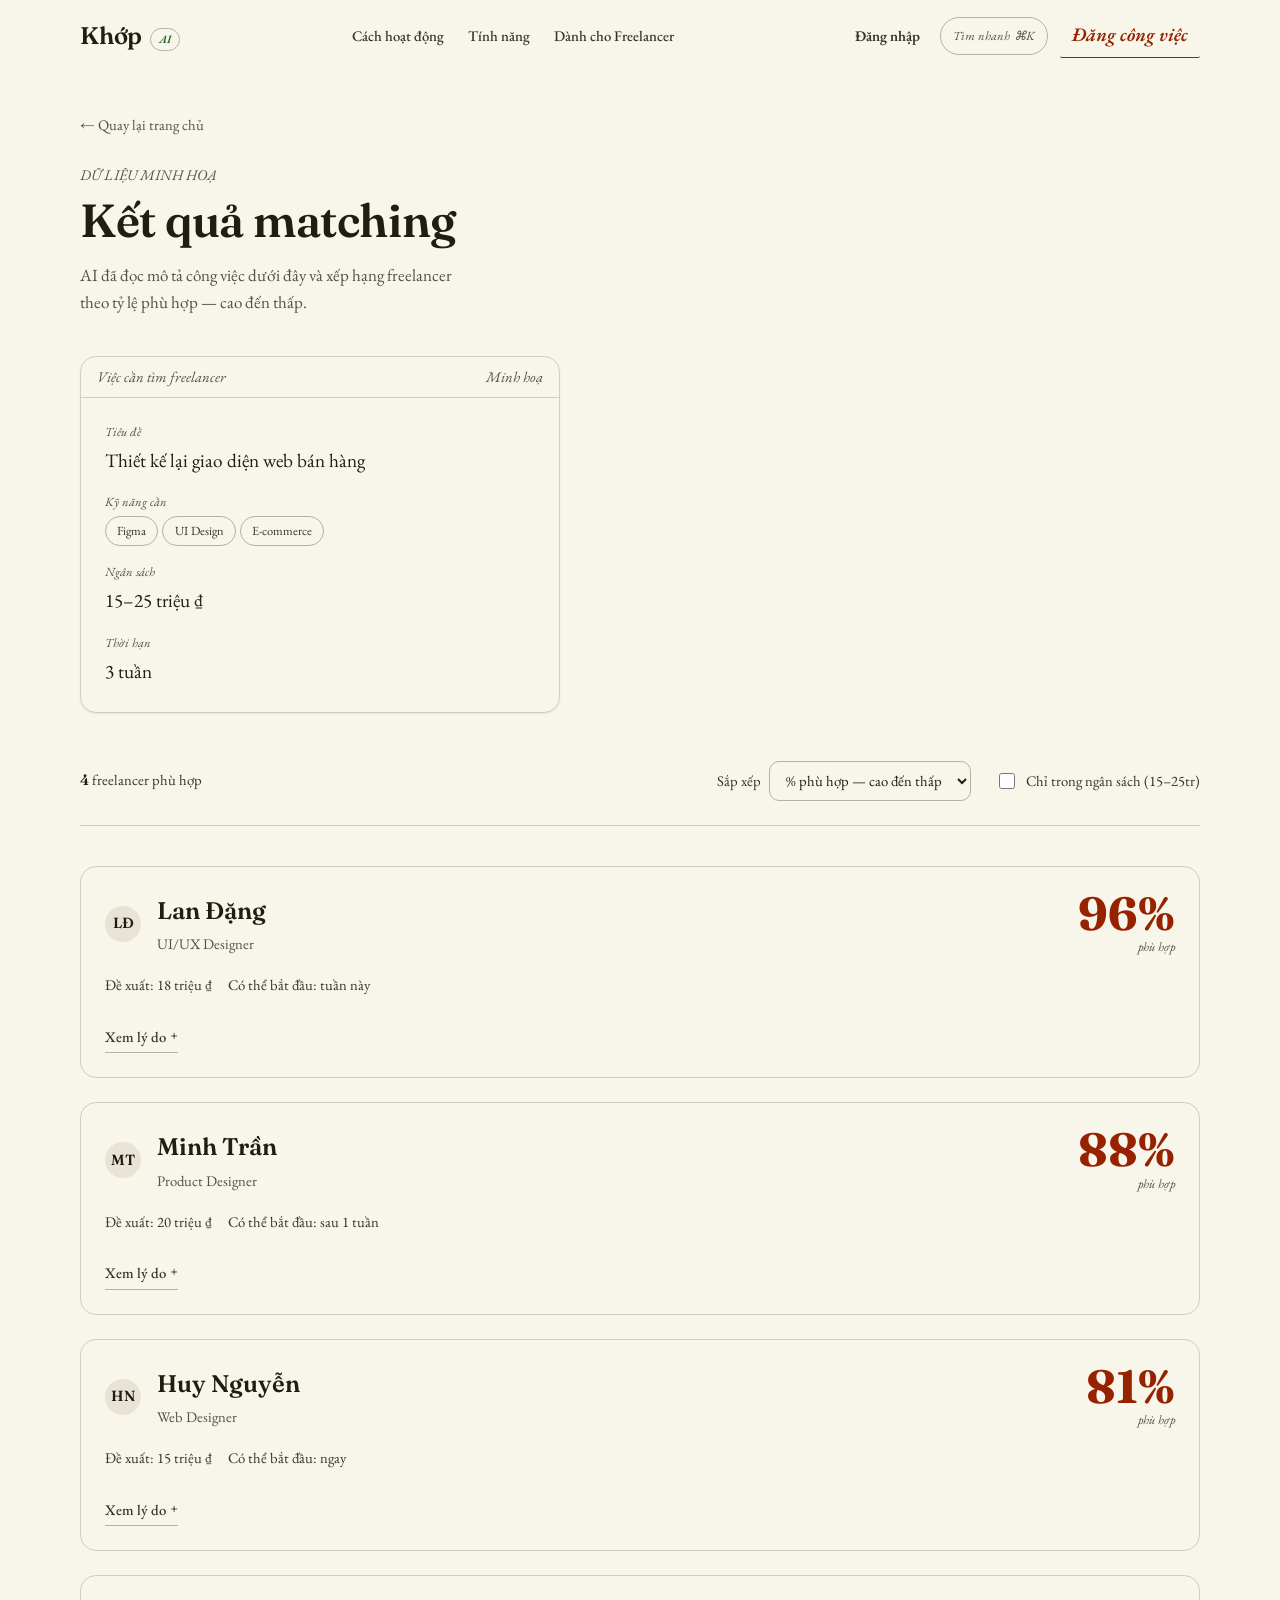
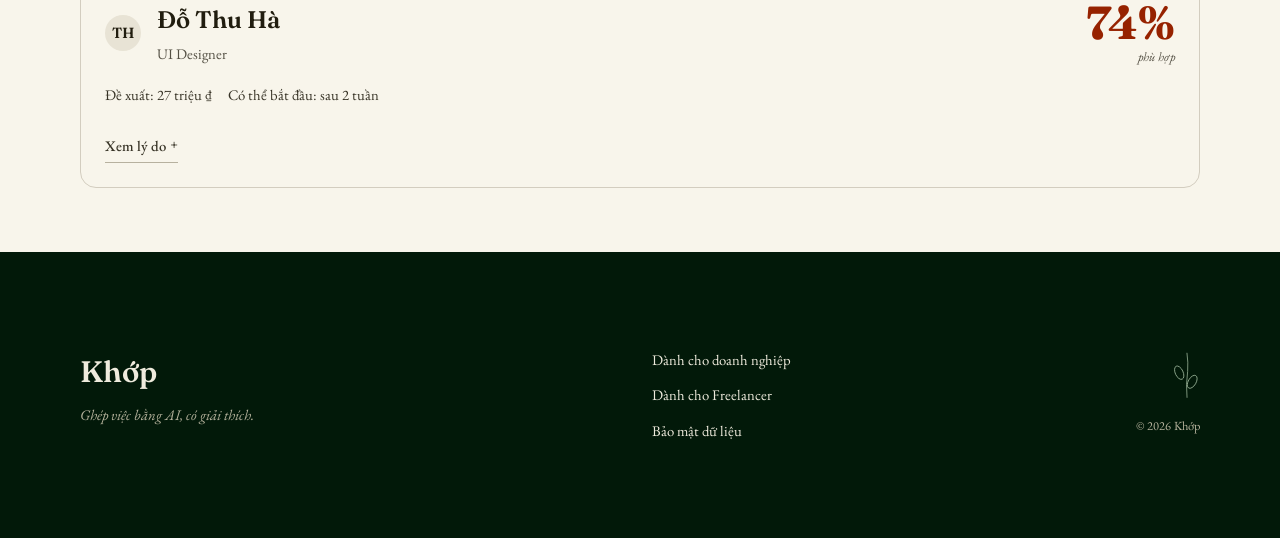
==== ket-qua.html @ 34e83517 "update UI" ====
<!doctype html>
<!-- Hallmark · additional page, same design system as index.html (Garden theme, Workbench macrostructure)
   · genre: editorial · theme: Garden · nav: N1b shape (cross-page hrefs) · footer: Ft1 shape (dark botanical band)
   · new components: results toolbar (sort/filter), result-card, reused .panel/.explain-list for reasoning
   · pre-emit critique: P5 H4 E5 S4 R5 V4 -->
<html lang="vi">
<head>
<meta charset="UTF-8" />
<meta name="viewport" content="width=device-width, initial-scale=1, viewport-fit=cover" />
<title>Kết quả matching — Khớp</title>
<meta name="description" content="Danh sách freelancer được AI xếp hạng theo tỷ lệ phù hợp cho một công việc — kèm giải thích lý do ghép nối theo từng tiêu chí. Dữ liệu minh hoạ." />
<link rel="preconnect" href="https://fonts.googleapis.com" />
<link rel="preconnect" href="https://fonts.gstatic.com" crossorigin />
<link href="https://fonts.googleapis.com/css2?family=Fraunces:opsz,wght@9..144,500;9..144,600;9..144,700&family=EB+Garamond:ital,wght@0,400;0,500;0,600;1,400;1,500;1,600&display=swap" rel="stylesheet" />
<link rel="stylesheet" href="tokens.css" />
<link rel="stylesheet" href="styles.css" />
</head>
<body>

<a class="skip-link" href="#main">Bỏ qua đến nội dung chính</a>

<header class="nav" id="nav">
  <div class="nav__inner">
    <a class="nav__brand" href="index.html">Khớp <span class="chip">AI</span></a>

    <nav class="nav__center" aria-label="Điều hướng chính">
      <a class="nav__link" href="index.html#how">Cách hoạt động</a>
      <a class="nav__link" href="index.html#features">Tính năng</a>
      <a class="nav__link" href="index.html#freelancer">Dành cho Freelancer</a>
    </nav>

    <div class="nav__right">
      <a class="nav__signin" href="index.html#signin">Đăng nhập</a>
      <button class="cmdk-trigger" id="cmdkTrigger" aria-haspopup="dialog" aria-controls="cmdk">
        <span>Tìm nhanh</span><kbd>⌘K</kbd>
      </button>
      <a class="btn btn--primary" href="index.html#dang-cong-viec">Đăng công việc</a>
      <button class="nav__burger" id="burgerBtn" aria-expanded="false" aria-controls="mobilePanel" aria-label="Mở menu">
        <svg viewBox="0 0 24 24" fill="none" stroke="currentColor" stroke-width="2" aria-hidden="true"><path d="M3 6h18M3 12h18M3 18h18"/></svg>
      </button>
    </div>
  </div>

  <div class="nav__mobile-panel" id="mobilePanel">
    <a href="index.html#how">Cách hoạt động</a>
    <a href="index.html#features">Tính năng</a>
    <a href="index.html#freelancer">Dành cho Freelancer</a>
    <a href="index.html#signin">Đăng nhập</a>
    <a class="btn btn--primary" href="index.html#dang-cong-viec">Đăng công việc</a>
  </div>
</header>

<dialog class="cmdk" id="cmdk" aria-label="Tìm nhanh">
  <div class="cmdk__input-row">
    <svg viewBox="0 0 24 24" fill="none" stroke="currentColor" stroke-width="2" aria-hidden="true"><circle cx="11" cy="11" r="7"/><path d="m21 21-4.3-4.3"/></svg>
    <input class="cmdk__input" id="cmdkInput" type="text" placeholder="Đi tới phần, hoặc thực hiện một hành động…" autocomplete="off" />
  </div>
  <ul class="cmdk__list" id="cmdkList" role="listbox"></ul>
</dialog>

<main id="main">

  <!-- ===================== Job summary ===================== -->
  <section class="container page-head" id="job-summary">
    <a class="link-back" href="index.html">← Quay lại trang chủ</a>

    <span class="mono-tag">DỮ LIỆU MINH HOẠ</span>
    <h1>Kết quả matching</h1>
    <p>AI đã đọc mô tả công việc dưới đây và xếp hạng freelancer theo tỷ lệ phù hợp — cao đến thấp.</p>

    <div class="panel job-summary-panel">
      <div class="panel__frame"><span>Việc cần tìm freelancer</span><span>Minh hoạ</span></div>
      <div class="panel__body jobform">
        <div class="jobform__field"><span class="k">Tiêu đề</span><span class="v">Thiết kế lại giao diện web bán hàng</span></div>
        <div class="jobform__field"><span class="k">Kỹ năng cần</span><div class="tag-row"><span class="tag">Figma</span><span class="tag">UI Design</span><span class="tag">E-commerce</span></div></div>
        <div class="jobform__field"><span class="k">Ngân sách</span><span class="v">15–25 triệu ₫</span></div>
        <div class="jobform__field"><span class="k">Thời hạn</span><span class="v">3 tuần</span></div>
      </div>
    </div>
  </section>

  <!-- ===================== Results ===================== -->
  <section class="container results" id="results">
    <div class="results__toolbar">
      <p class="results__count"><strong>4</strong> freelancer phù hợp</p>
      <div class="results__controls">
        <label class="select-field">
          <span>Sắp xếp</span>
          <select id="sortSelect">
            <option value="match-desc">% phù hợp — cao đến thấp</option>
            <option value="budget-asc">Ngân sách — thấp đến cao</option>
            <option value="budget-desc">Ngân sách — cao đến thấp</option>
          </select>
        </label>
        <label class="checkbox-field">
          <input type="checkbox" id="budgetFilter" />
          <span>Chỉ trong ngân sách (15–25tr)</span>
        </label>
      </div>
    </div>

    <div class="results__list" id="resultsList">

      <article class="result-card" data-match="96" data-budget="18">
        <header class="result-card__head">
          <span class="avatar">LĐ</span>
          <div class="result-card__who">
            <span class="result-card__name">Lan Đặng</span>
            <span class="result-card__role">UI/UX Designer</span>
          </div>
          <div class="result-card__score">
            <span class="result-card__pct">96%</span>
            <span class="result-card__pct-label">phù hợp</span>
          </div>
        </header>
        <div class="result-card__meta">
          <span>Đề xuất: 18 triệu ₫</span>
          <span>Có thể bắt đầu: tuần này</span>
        </div>
        <details class="result-card__reason">
          <summary class="result-card__toggle"><span>Xem lý do</span><span class="result-card__chevron" aria-hidden="true">+</span></summary>
          <div class="panel result-card__panel">
            <div class="panel__frame"><span>Vì sao Lan Đặng khớp 96%</span><span>Minh hoạ</span></div>
            <div class="panel__body explain-list">
              <div class="explain-item"><span class="mark mark--ok">✓</span><span class="t"><strong>Kỹ năng Figma</strong> — 5 năm kinh nghiệm, 12 dự án e-commerce đã hoàn thành.</span></div>
              <div class="explain-item"><span class="mark mark--ok">✓</span><span class="t"><strong>Kinh nghiệm phù hợp</strong> — vượt mức tối thiểu 3 năm mà công việc yêu cầu.</span></div>
              <div class="explain-item"><span class="mark mark--ok">✓</span><span class="t"><strong>Ngân sách phù hợp</strong> — mức đề xuất nằm trong khoảng 15–25 triệu.</span></div>
              <div class="explain-item"><span class="mark mark--warn">△</span><span class="t"><strong>Múi giờ lệch 3 giờ</strong> — vẫn chồng lấp 4 giờ làm việc mỗi ngày.</span></div>
            </div>
          </div>
        </details>
      </article>

      <article class="result-card" data-match="88" data-budget="20">
        <header class="result-card__head">
          <span class="avatar">MT</span>
          <div class="result-card__who">
            <span class="result-card__name">Minh Trần</span>
            <span class="result-card__role">Product Designer</span>
          </div>
          <div class="result-card__score">
            <span class="result-card__pct">88%</span>
            <span class="result-card__pct-label">phù hợp</span>
          </div>
        </header>
        <div class="result-card__meta">
          <span>Đề xuất: 20 triệu ₫</span>
          <span>Có thể bắt đầu: sau 1 tuần</span>
        </div>
        <details class="result-card__reason">
          <summary class="result-card__toggle"><span>Xem lý do</span><span class="result-card__chevron" aria-hidden="true">+</span></summary>
          <div class="panel result-card__panel">
            <div class="panel__frame"><span>Vì sao Minh Trần khớp 88%</span><span>Minh hoạ</span></div>
            <div class="panel__body explain-list">
              <div class="explain-item"><span class="mark mark--ok">✓</span><span class="t"><strong>Kỹ năng Figma &amp; UI Design</strong> — 5 dự án thương mại điện tử đã hoàn thành.</span></div>
              <div class="explain-item"><span class="mark mark--ok">✓</span><span class="t"><strong>Kinh nghiệm đạt yêu cầu</strong> — 3 năm, đúng mức tối thiểu công việc đề ra.</span></div>
              <div class="explain-item"><span class="mark mark--ok">✓</span><span class="t"><strong>Ngân sách phù hợp</strong> — đề xuất 20 triệu, vẫn trong khoảng 15–25 triệu.</span></div>
              <div class="explain-item"><span class="mark mark--warn">△</span><span class="t"><strong>Bắt đầu sau 1 tuần</strong> — trễ hơn so với các freelancer khác trong danh sách.</span></div>
            </div>
          </div>
        </details>
      </article>

      <article class="result-card" data-match="81" data-budget="15">
        <header class="result-card__head">
          <span class="avatar">HN</span>
          <div class="result-card__who">
            <span class="result-card__name">Huy Nguyễn</span>
            <span class="result-card__role">Web Designer</span>
          </div>
          <div class="result-card__score">
            <span class="result-card__pct">81%</span>
            <span class="result-card__pct-label">phù hợp</span>
          </div>
        </header>
        <div class="result-card__meta">
          <span>Đề xuất: 15 triệu ₫</span>
          <span>Có thể bắt đầu: ngay</span>
        </div>
        <details class="result-card__reason">
          <summary class="result-card__toggle"><span>Xem lý do</span><span class="result-card__chevron" aria-hidden="true">+</span></summary>
          <div class="panel result-card__panel">
            <div class="panel__frame"><span>Vì sao Huy Nguyễn khớp 81%</span><span>Minh hoạ</span></div>
            <div class="panel__body explain-list">
              <div class="explain-item"><span class="mark mark--warn">△</span><span class="t"><strong>Kỹ năng Figma cơ bản</strong> — mới có 2 dự án e-commerce, ít hơn các ứng viên khác.</span></div>
              <div class="explain-item"><span class="mark mark--warn">△</span><span class="t"><strong>Kinh nghiệm 2 năm</strong> — dưới mức tối thiểu 3 năm mà công việc yêu cầu.</span></div>
              <div class="explain-item"><span class="mark mark--ok">✓</span><span class="t"><strong>Ngân sách rất phù hợp</strong> — đề xuất 15 triệu, mức thấp nhất trong khoảng cho phép.</span></div>
              <div class="explain-item"><span class="mark mark--ok">✓</span><span class="t"><strong>Có thể bắt đầu ngay</strong> — lịch trống khớp hoàn toàn với thời hạn 3 tuần.</span></div>
            </div>
          </div>
        </details>
      </article>

      <article class="result-card" data-match="74" data-budget="27">
        <header class="result-card__head">
          <span class="avatar">TH</span>
          <div class="result-card__who">
            <span class="result-card__name">Đỗ Thu Hà</span>
            <span class="result-card__role">UI Designer</span>
          </div>
          <div class="result-card__score">
            <span class="result-card__pct">74%</span>
            <span class="result-card__pct-label">phù hợp</span>
          </div>
        </header>
        <div class="result-card__meta">
          <span>Đề xuất: 27 triệu ₫</span>
          <span>Có thể bắt đầu: sau 2 tuần</span>
        </div>
        <details class="result-card__reason">
          <summary class="result-card__toggle"><span>Xem lý do</span><span class="result-card__chevron" aria-hidden="true">+</span></summary>
          <div class="panel result-card__panel">
            <div class="panel__frame"><span>Vì sao Đỗ Thu Hà khớp 74%</span><span>Minh hoạ</span></div>
            <div class="panel__body explain-list">
              <div class="explain-item"><span class="mark mark--warn">△</span><span class="t"><strong>Chưa có dự án e-commerce</strong> — kỹ năng UI tốt nhưng chưa từng làm web bán hàng.</span></div>
              <div class="explain-item"><span class="mark mark--ok">✓</span><span class="t"><strong>4 năm kinh nghiệm</strong> — vượt mức tối thiểu công việc yêu cầu.</span></div>
              <div class="explain-item"><span class="mark mark--warn">△</span><span class="t"><strong>Ngân sách vượt khoảng</strong> — đề xuất 27 triệu, cao hơn mức 15–25 triệu.</span></div>
              <div class="explain-item"><span class="mark mark--ok">✓</span><span class="t"><strong>Bắt đầu sau 2 tuần</strong> — vẫn kịp thời hạn 3 tuần của công việc.</span></div>
            </div>
          </div>
        </details>
      </article>

    </div>
  </section>

</main>

<footer class="foot-band">
  <div class="container">
    <div class="foot-mast">
      <div class="foot-mast__brand">
        <span class="wordmark">Khớp</span>
        <span class="tagline">Ghép việc bằng AI, có giải thích.</span>
      </div>

      <nav class="foot-mast__links" aria-label="Liên kết footer">
        <a href="index.html#audience">Dành cho doanh nghiệp</a>
        <a href="index.html#freelancer">Dành cho Freelancer</a>
        <a href="index.html#privacy">Bảo mật dữ liệu</a>
      </nav>

      <div class="foot-mast__meta">
        <svg class="foot-mast__sprig" viewBox="0 0 40 80" aria-hidden="true">
          <path class="foot-mast__stem" d="M 20 76 Q 18 56 21 36 Q 22 22 20 8" />
          <g transform="translate(8 38) rotate(-25)"><ellipse class="foot-mast__leaf" cx="0" cy="0" rx="6" ry="11" /></g>
          <g transform="translate(28 52) rotate(30)"><ellipse class="foot-mast__leaf" cx="0" cy="0" rx="6" ry="11" /></g>
        </svg>
        <span class="copyright">© 2026 Khớp</span>
      </div>
    </div>
  </div>
</footer>

<script>
(function () {
  "use strict";

  var reduced = window.matchMedia("(prefers-reduced-motion: reduce)").matches;

  /* Sticky nav frost-on-scroll */
  var nav = document.getElementById("nav");
  var onScroll = function () {
    nav.classList.toggle("is-scrolled", window.scrollY > 8);
  };
  document.addEventListener("scroll", onScroll, { passive: true });
  onScroll();

  /* Mobile nav disclosure */
  var burger = document.getElementById("burgerBtn");
  var panel = document.getElementById("mobilePanel");
  burger.addEventListener("click", function () {
    var open = panel.getAttribute("data-open") === "true";
    panel.setAttribute("data-open", String(!open));
    burger.setAttribute("aria-expanded", String(!open));
  });

  /* Command palette */
  var cmdk = document.getElementById("cmdk");
  var cmdkTrigger = document.getElementById("cmdkTrigger");
  var cmdkInput = document.getElementById("cmdkInput");
  var cmdkList = document.getElementById("cmdkList");

  var commands = [
    { label: "Tóm tắt công việc", hint: "Phần", href: "#job-summary" },
    { label: "Danh sách freelancer", hint: "Phần", href: "#results" },
    { label: "Trang chủ", hint: "Điều hướng", href: "index.html" },
    { label: "Cách hoạt động", hint: "Điều hướng", href: "index.html#how" },
    { label: "Đăng công việc", hint: "Hành động", href: "index.html#dang-cong-viec" }
  ];

  var activeIndex = 0;

  function renderList(filter) {
    var q = (filter || "").trim().toLowerCase();
    var matches = commands.filter(function (c) { return c.label.toLowerCase().indexOf(q) !== -1; });
    cmdkList.innerHTML = "";
    if (matches.length === 0) {
      cmdkList.innerHTML = '<li class="cmdk__empty">Không tìm thấy mục nào.</li>';
      return;
    }
    activeIndex = 0;
    matches.forEach(function (c, i) {
      var li = document.createElement("li");
      li.setAttribute("role", "option");
      var btn = document.createElement("button");
      btn.type = "button";
      btn.className = "cmdk__item";
      btn.setAttribute("data-active", i === 0 ? "true" : "false");
      btn.innerHTML = "<span>" + c.label + "</span><span class=\"mono-tag\">" + c.hint + "</span>";
      btn.addEventListener("click", function () { go(c.href); });
      li.appendChild(btn);
      cmdkList.appendChild(li);
    });
  }

  function go(href) {
    cmdk.close();
    if (href.charAt(0) === "#") {
      var el = document.querySelector(href);
      if (el) el.scrollIntoView({ behavior: reduced ? "auto" : "smooth", block: "start" });
    } else {
      window.location.href = href;
    }
  }

  function openCmdk() {
    renderList("");
    cmdk.showModal();
    cmdkInput.value = "";
    cmdkInput.focus();
  }

  cmdkTrigger.addEventListener("click", openCmdk);
  document.addEventListener("keydown", function (e) {
    if ((e.metaKey || e.ctrlKey) && e.key.toLowerCase() === "k") {
      e.preventDefault();
      if (cmdk.open) { cmdk.close(); } else { openCmdk(); }
    }
  });
  cmdk.addEventListener("click", function (e) {
    if (e.target === cmdk) cmdk.close();
  });
  cmdkInput.addEventListener("input", function () { renderList(cmdkInput.value); });
  cmdkInput.addEventListener("keydown", function (e) {
    var items = cmdkList.querySelectorAll(".cmdk__item");
    if (items.length === 0) return;
    if (e.key === "ArrowDown" || e.key === "ArrowUp") {
      e.preventDefault();
      items[activeIndex].setAttribute("data-active", "false");
      activeIndex = e.key === "ArrowDown"
        ? (activeIndex + 1) % items.length
        : (activeIndex - 1 + items.length) % items.length;
      items[activeIndex].setAttribute("data-active", "true");
      items[activeIndex].scrollIntoView({ block: "nearest" });
    } else if (e.key === "Enter") {
      e.preventDefault();
      items[activeIndex].click();
    }
  });

  /* Results — sort + filter (front-end only, static data) */
  var list = document.getElementById("resultsList");
  var sortSelect = document.getElementById("sortSelect");
  var budgetFilter = document.getElementById("budgetFilter");

  function applySort() {
    var cards = Array.prototype.slice.call(list.children);
    var mode = sortSelect.value;
    cards.sort(function (a, b) {
      var am = parseFloat(a.dataset.match), bm = parseFloat(b.dataset.match);
      var ab = parseFloat(a.dataset.budget), bb = parseFloat(b.dataset.budget);
      if (mode === "budget-asc") return ab - bb;
      if (mode === "budget-desc") return bb - ab;
      return bm - am;
    });
    cards.forEach(function (card) { list.appendChild(card); });
  }

  function applyFilter() {
    var cards = list.children;
    for (var i = 0; i < cards.length; i++) {
      var b = parseFloat(cards[i].dataset.budget);
      cards[i].hidden = budgetFilter.checked && (b < 15 || b > 25);
    }
  }

  sortSelect.addEventListener("change", applySort);
  budgetFilter.addEventListener("change", applyFilter);
})();
</script>

</body>
</html>
---- tokens.css ----
/* Hallmark tokens · theme: Garden · genre: editorial
 * paper-band: warm-light · display-style: serif-editorial · accent-hue: leaf-green (145)
 */

:root {
  /* — Color: paper / ink — */
  --color-paper:      oklch(97%   0.014 92);
  --color-paper-2:    oklch(94.5% 0.017 90);
  --color-paper-3:    oklch(91.5% 0.019 88);
  --color-rule:       oklch(85%   0.020 90);
  --color-rule-2:     oklch(76%   0.026 90);
  --color-ink:        oklch(23%   0.025 95);
  --color-ink-2:      oklch(32%   0.022 92);
  --color-neutral:    oklch(50%   0.020 92);
  --color-muted:      oklch(43%   0.020 90);

  /* — Color: deep botanical surface (the one dark band) — */
  --color-graphite:   oklch(19%   0.045 152);
  --color-graphite-2: oklch(24%   0.050 152);
  --color-graphite-rule: oklch(34% 0.055 152);
  --color-on-graphite: oklch(94%  0.020 95);
  --color-on-graphite-muted: oklch(76% 0.030 100);

  /* — Color: accent (leaf green) — */
  --color-accent:      oklch(46% 0.13 145);
  --color-accent-ink:  oklch(98% 0.012 100);
  --color-accent-soft: oklch(90% 0.05 140);
  --color-focus:       oklch(46% 0.13 145);
  --color-warn:        oklch(55% 0.12 75);
  --color-warn-soft:   oklch(90% 0.04 80);
  --color-error:       oklch(52% 0.16 30);
  --color-accent-hover: oklch(38% 0.13 145);
  --color-backdrop:    oklch(19% 0.045 152 / 0.5);

  /* — Color: secondary warm accent (terracotta) — match-result numbers + primary CTA only — */
  --color-accent-2:      oklch(44% 0.16 40);
  --color-accent-2-hover: oklch(35% 0.16 40);
  --color-accent-2-soft:  oklch(78% 0.12 42);

  /* — Fonts — */
  --font-display: "Fraunces", ui-serif, Georgia, serif;
  --font-body:    "EB Garamond", ui-serif, Georgia, serif;
  --font-mono:    "JetBrains Mono", ui-monospace, monospace; /* defined for completeness; Garden's voice does not use it */

  /* — Type scale (1.25 major third, bumped a touch for Garamond's small x-height) — */
  --text-xs:   0.78rem;
  --text-sm:   0.92rem;
  --text-base: 1.0625rem;
  --text-md:   1.2rem;
  --text-lg:   1.5rem;
  --text-xl:   1.85rem;
  --text-2xl:  2.3rem;
  --text-3xl:  2.9rem;
  --text-4xl:  3.6rem;
  --text-display:   clamp(2.75rem, 4.4vw + 1rem, 5.25rem);
  --text-display-s: clamp(2.1rem, 3vw + 1rem, 3.4rem);

  /* — Spacing (4pt scale) — */
  --space-3xs: 0.125rem;
  --space-2xs: 0.25rem;
  --space-xs:  0.5rem;
  --space-sm:  0.75rem;
  --space-md:  1rem;
  --space-lg:  1.5rem;
  --space-xl:  2.5rem;
  --space-2xl: 4rem;
  --space-3xl: 6rem;
  --space-4xl: 9rem;

  /* — Layout — */
  --page-max:    76rem;
  --page-gutter: clamp(1.25rem, 4vw, 3rem);
  --measure:     65ch;

  /* — Radii (Garden: soft, hand-set — never a sharp ruler edge) — */
  --radius-sm: 10px;
  --radius-md: 16px;
  --radius-lg: 22px;

  /* — Shadows — */
  --shadow-whisper: 0 1px 2px oklch(23% 0.03 95 / 0.08);
  --shadow-lift:    0 10px 28px -16px oklch(23% 0.03 95 / 0.24);

  /* — Motion (Garden: calm, 1.2x the base durations) — */
  --ease-out:    cubic-bezier(0.16, 1, 0.3, 1);
  --ease-in:     cubic-bezier(0.7, 0, 0.84, 0);
  --ease-in-out: cubic-bezier(0.65, 0, 0.35, 1);
  --dur-micro: 140ms;
  --dur-short: 260ms;
  --dur-long:  500ms;

  /* — Z-index scale — */
  --z-base:     1;
  --z-raised:   10;
  --z-dropdown: 100;
  --z-sticky:   200;
  --z-modal:    400;
  --z-toast:    500;
  --z-tooltip:  600;
}
---- styles.css ----
/* Hallmark · genre: editorial · macrostructure: Workbench · theme: Garden
 * enrichment: Tier A CSS-built UI panels (match-analysis card, step tour, methodology band)
 * nav: N1b shape retained, Garden voice · footer: Ft1 shape retained, Garden voice
 * pre-emit critique: P5 H4 E5 S4 R5 V4
 * note: reskin of the Cobalt/Workbench build — content, DOM, macrostructure, and nav/footer
 * composition intentionally unchanged at the user's request; only palette, type, radii,
 * button voice, and motion character shifted to Garden.
 */

/* tokens.css is linked separately in <head>, before this file */

/* ===================== Reset & base ===================== */

*, *::before, *::after { box-sizing: border-box; }
html, body { overflow-x: clip; }

html {
  font-size: 100%;
  scroll-behavior: smooth;
}
@media (prefers-reduced-motion: reduce) {
  html { scroll-behavior: auto; }
}

body {
  margin: 0;
  background: var(--color-paper);
  color: var(--color-ink-2);
  font-family: var(--font-body);
  font-weight: 400;
  font-size: var(--text-base);
  line-height: 1.6;
  -webkit-font-smoothing: antialiased;
}

img, svg { display: block; max-width: 100%; }

h1, h2, h3, h4 {
  font-family: var(--font-display);
  color: var(--color-ink);
  line-height: 1.08;
  letter-spacing: -0.01em;
  margin: 0;
  font-weight: 600;
  overflow-wrap: anywhere;
  min-width: 0;
}

p { margin: 0; max-width: var(--measure); }

a { color: inherit; text-decoration: none; }

button { font: inherit; color: inherit; background: none; border: 0; cursor: pointer; }

ul { list-style: none; margin: 0; padding: 0; }

:focus { outline: none; }
:focus-visible {
  outline: 2px solid var(--color-focus);
  outline-offset: 3px;
  border-radius: inherit;
}

.container {
  max-width: var(--page-max);
  margin-inline: auto;
  padding-inline: var(--page-gutter);
}

.skip-link {
  position: absolute;
  top: -100%;
  left: var(--space-md);
  z-index: var(--z-toast);
  background: var(--color-ink);
  color: var(--color-paper);
  padding: var(--space-sm) var(--space-md);
  border-radius: var(--radius-sm);
  font-size: var(--text-sm);
  font-weight: 600;
  transition: top var(--dur-short) var(--ease-out);
}
.skip-link:focus-visible {
  top: var(--space-md);
}

/* Garden's small-label voice: italic serif annotation, not machine-mono uppercase */
.mono-tag {
  font-family: var(--font-body);
  font-style: italic;
  font-size: var(--text-sm);
  letter-spacing: 0.01em;
  color: var(--color-muted);
}

.section {
  padding-block: var(--space-xl);
}
.section__head {
  display: grid;
  gap: var(--space-sm);
  max-width: 40rem;
  margin-bottom: var(--space-lg);
}
.section__head p { color: var(--color-muted); }

/* Balance the header row: heading + its lede sit side by side on wide
   viewports instead of stacking in a narrow left column with dead space
   to the right. Only applies where a lede paragraph exists (FAQ has none). */
@media (min-width: 60rem) {
  .section__head:has(> p) {
    max-width: none;
    grid-template-columns: auto 1fr;
    align-items: end;
    gap: var(--space-2xl);
  }
  .section__head:has(> p) p { max-width: 40ch; }
}

/* Garden button voice: unstyled-link register — weight and an accent underline
   carry hierarchy, not a filled block. Italic marks the primary action. */
.btn {
  display: inline-flex;
  align-items: center;
  gap: var(--space-xs);
  height: 44px;
  padding-inline: var(--space-sm);
  border-radius: 2px;
  font-family: var(--font-body);
  font-size: var(--text-md);
  white-space: nowrap;
  border-bottom: 1.5px solid transparent;
  transition: color var(--dur-short) var(--ease-out),
              border-color var(--dur-short) var(--ease-out),
              transform 100ms var(--ease-out);
}
.btn--primary {
  color: var(--color-accent-2);
  font-style: italic;
  font-weight: 600;
  border-bottom-color: var(--color-accent-2);
}
.btn--primary:hover { color: var(--color-accent-2-hover); border-bottom-color: var(--color-accent-2-hover); }
.btn--primary:active { transform: translateY(1px); }
.btn--primary:disabled { opacity: 0.5; cursor: not-allowed; }

.btn--outline {
  color: var(--color-ink-2);
  font-weight: 500;
  border-bottom-color: var(--color-rule-2);
}
.btn--outline:hover { color: var(--color-ink); border-bottom-color: var(--color-ink-2); }
.btn--outline:active { transform: translateY(1px); }

.link-arrow {
  display: inline-flex;
  align-items: center;
  gap: var(--space-2xs);
  font-weight: 500;
  font-size: var(--text-sm);
  color: var(--color-ink);
  white-space: nowrap;
  padding-block: var(--space-2xs);
}
.link-arrow::after { content: "→"; transition: transform var(--dur-short) var(--ease-out); }
.link-arrow:hover { color: var(--color-accent); }
.link-arrow:hover::after { transform: translateX(3px); }

/* ===================== Reveal ===================== */
/* Garden ships without a section fade-up choreography — the page is a calm,
   already-there object, not a sequence of arrivals. Functional micro-motion
   (buttons, bars, accordion, dialog) stays; the scroll-reveal is neutralised. */

.reveal {
  opacity: 1;
  transform: none;
}

@media (prefers-reduced-motion: reduce) {
  *, *::before, *::after {
    animation-duration: 150ms !important;
    animation-iteration-count: 1 !important;
    transition-duration: 150ms !important;
  }
}

/* ===================== Nav (N1b shape, Garden voice) ===================== */

.nav {
  position: sticky;
  top: 0;
  z-index: var(--z-sticky);
  background: transparent;
  border-bottom: 1px solid transparent;
  transition: background-color var(--dur-short) var(--ease-out),
              border-color var(--dur-short) var(--ease-out);
}
.nav.is-scrolled {
  background: color-mix(in oklch, var(--color-paper) 90%, transparent);
  backdrop-filter: blur(10px) saturate(120%);
  border-bottom-color: var(--color-rule);
}
.nav__inner {
  max-width: var(--page-max);
  margin-inline: auto;
  padding-inline: var(--page-gutter);
  height: 72px;
  display: grid;
  grid-template-columns: auto 1fr auto;
  align-items: center;
  gap: var(--space-md);
}
.nav__brand {
  justify-self: start;
  display: inline-flex;
  align-items: baseline;
  gap: var(--space-xs);
  font-family: var(--font-display);
  font-weight: 600;
  font-size: var(--text-lg);
  letter-spacing: -0.01em;
  color: var(--color-ink);
}
.nav__brand .chip {
  font-family: var(--font-body);
  font-style: italic;
  font-size: 0.7rem;
  border: 1px solid var(--color-rule-2);
  border-radius: 999px;
  padding: 0.1rem 0.5rem;
  color: var(--color-accent);
  transform: translateY(-1px);
}
.nav__center {
  justify-self: center;
  display: flex;
  gap: var(--space-lg);
}
.nav__link {
  font-size: var(--text-sm);
  font-weight: 500;
  color: var(--color-ink-2);
  white-space: nowrap;
  padding-block: var(--space-2xs);
  border-bottom: 1px solid transparent;
  transition: color var(--dur-short) var(--ease-out), border-color var(--dur-short) var(--ease-out);
}
.nav__link:hover { color: var(--color-ink); border-color: var(--color-accent); }

.nav__right {
  justify-self: end;
  display: flex;
  align-items: center;
  gap: var(--space-sm);
}
.nav__signin {
  font-size: var(--text-sm);
  font-weight: 600;
  white-space: nowrap;
  color: var(--color-ink-2);
  padding-inline: var(--space-xs);
}
.nav__signin:hover { color: var(--color-ink); }

.cmdk-trigger {
  display: inline-flex;
  align-items: center;
  gap: var(--space-2xs);
  height: 38px;
  padding-inline: var(--space-sm);
  border: 1px solid var(--color-rule-2);
  border-radius: 999px;
  font-family: var(--font-body);
  font-style: italic;
  font-size: var(--text-xs);
  color: var(--color-muted);
  transition: border-color var(--dur-short) var(--ease-out), color var(--dur-short) var(--ease-out);
}
.cmdk-trigger:hover { border-color: var(--color-accent); color: var(--color-ink); }
.cmdk-trigger kbd {
  font-family: var(--font-body);
  font-style: normal;
  font: inherit;
}

.nav__burger {
  display: none;
  width: 40px;
  height: 40px;
  border: 1px solid var(--color-rule-2);
  border-radius: var(--radius-sm);
  align-items: center;
  justify-content: center;
}
.nav__burger svg { width: 18px; height: 18px; }

.nav__mobile-panel {
  display: none;
  flex-direction: column;
  gap: var(--space-xs);
  padding: var(--space-md) var(--page-gutter) var(--space-lg);
  background: var(--color-paper);
  border-bottom: 1px solid var(--color-rule);
}
.nav__mobile-panel[data-open="true"] { display: flex; }
.nav__mobile-panel a {
  padding-block: var(--space-sm);
  font-size: var(--text-md);
  font-weight: 500;
  border-bottom: 1px solid var(--color-rule);
}
.nav__mobile-panel .btn { margin-top: var(--space-sm); justify-content: center; }

@media (max-width: 56.24rem) {
  .nav__center, .nav__signin, .cmdk-trigger { display: none; }
  .nav__burger { display: inline-flex; }
}

/* ===================== Command palette (native dialog) ===================== */

dialog.cmdk {
  position: fixed;
  inset: 0;
  margin: auto;
  top: 14vh;
  width: min(34rem, 92vw);
  height: fit-content;
  max-height: min(70vh, 32rem);
  padding: 0;
  border: 1px solid var(--color-rule-2);
  border-radius: var(--radius-md);
  box-shadow: var(--shadow-lift);
  background: var(--color-paper);
  color: var(--color-ink-2);
}
dialog.cmdk::backdrop {
  background: var(--color-backdrop);
}
.cmdk__input-row {
  display: flex;
  align-items: center;
  gap: var(--space-sm);
  padding: var(--space-md);
  border-bottom: 1px solid var(--color-rule);
}
.cmdk__input-row svg { width: 16px; height: 16px; color: var(--color-muted); flex-shrink: 0; }
.cmdk__input {
  flex: 1;
  border: 0;
  background: transparent;
  font-family: var(--font-body);
  font-size: var(--text-md);
  color: var(--color-ink);
}
.cmdk__list {
  max-height: 22rem;
  overflow-y: auto;
  padding: var(--space-xs);
}
.cmdk__item {
  display: flex;
  align-items: center;
  justify-content: space-between;
  width: 100%;
  text-align: left;
  padding: var(--space-sm) var(--space-md);
  border-radius: var(--radius-sm);
  font-size: var(--text-sm);
}
.cmdk__item[data-active="true"] { background: var(--color-paper-2); }
.cmdk__item:focus-visible { outline: 2px solid var(--color-focus); outline-offset: -2px; }
.cmdk__item .mono-tag { font-size: 0.7rem; }
.cmdk__empty { padding: var(--space-lg); text-align: center; color: var(--color-muted); font-size: var(--text-sm); }

/* ===================== Hero ===================== */

.hero {
  padding-block: var(--space-xl);
}
.hero__inner {
  display: grid;
  grid-template-columns: 1fr;
  gap: var(--space-2xl);
  align-items: center;
}
.hero__eyebrow {
  font-family: var(--font-body);
  font-style: italic;
  font-size: var(--text-sm);
  letter-spacing: 0.01em;
  color: var(--color-accent);
  display: inline-flex;
  align-items: center;
  gap: var(--space-xs);
  margin-bottom: var(--space-md);
}
.hero__eyebrow::before {
  content: "";
  width: 6px; height: 6px;
  border-radius: 50%;
  background: var(--color-accent);
}
.hero__title {
  font-size: var(--text-display);
  max-width: 16ch;
}
.hero__lede {
  margin-top: var(--space-lg);
  font-size: var(--text-md);
  color: var(--color-muted);
  max-width: 46ch;
}
.hero__cta {
  margin-top: var(--space-xl);
  display: flex;
  flex-wrap: wrap;
  align-items: center;
  gap: var(--space-lg);
}

/* ===================== Match card (the botanical dark card) ===================== */

.match-card {
  background: var(--color-graphite);
  border: 1px solid var(--color-graphite-rule);
  border-radius: var(--radius-md);
  box-shadow: var(--shadow-whisper);
  color: var(--color-on-graphite);
  font-family: var(--font-body);
  overflow: hidden;
}
.match-card__frame {
  display: flex;
  align-items: center;
  justify-content: space-between;
  padding: var(--space-sm) var(--space-md);
  border-bottom: 1px solid var(--color-graphite-rule);
  font-family: var(--font-body);
  font-style: italic;
  font-size: var(--text-sm);
  color: var(--color-on-graphite-muted);
}
.match-card__status {
  display: inline-flex;
  align-items: center;
  gap: var(--space-2xs);
  color: var(--color-accent-2-soft);
  font-weight: 600;
  font-style: normal;
}
.match-card__status .dot { width: 6px; height: 6px; border-radius: 50%; background: var(--color-accent-2-soft); }
.match-card__body { padding: var(--space-lg); display: grid; gap: var(--space-md); }
.match-card__meta { display: grid; gap: var(--space-3xs); font-size: var(--text-sm); }
.match-card__meta .job { color: var(--color-on-graphite); font-weight: 500; }
.match-card__meta .who { color: var(--color-on-graphite-muted); }

.match-card__score {
  display: flex;
  align-items: baseline;
  gap: var(--space-md);
  padding-block: var(--space-md);
  border-top: 1px solid var(--color-graphite-rule);
  border-bottom: 1px solid var(--color-graphite-rule);
}
.match-card__score .num {
  font-family: var(--font-display);
  font-size: clamp(3.25rem, 5vw + 1.5rem, 4.75rem);
  line-height: 1;
  font-weight: 600;
  color: var(--color-accent-2-soft);
  font-variant-numeric: tabular-nums;
}
.match-card__score .label { font-size: var(--text-sm); color: var(--color-on-graphite-muted); line-height: 1.3; }

.match-card__criteria { display: grid; gap: var(--space-sm); }
.criterion { display: grid; gap: var(--space-2xs); }
.criterion__row { display: flex; justify-content: space-between; font-size: var(--text-xs); color: var(--color-on-graphite-muted); }
.criterion__row strong { color: var(--color-on-graphite); font-weight: 500; }
.criterion__bar { height: 4px; border-radius: 2px; background: var(--color-graphite-2); overflow: hidden; }
.criterion__bar span {
  display: block; width: 100%; height: 100%; background: var(--color-accent);
  transform: scaleX(var(--fill, 0));
  transform-origin: left;
  transition: transform 1.1s var(--ease-out);
}

.match-card__caption {
  padding: var(--space-sm) var(--space-md);
  border-top: 1px solid var(--color-graphite-rule);
  font-family: var(--font-body);
  font-style: italic;
  font-size: 0.78rem;
  color: var(--color-on-graphite-muted);
}

/* ===================== How it works (Workbench tour) ===================== */

.steps { display: grid; gap: var(--space-2xl); }
.step {
  display: grid;
  grid-template-columns: 1fr;
  gap: var(--space-xl);
  align-items: center;
}
.step:nth-child(even) .step__panel { order: -1; }
.step__num { font-family: var(--font-display); font-size: var(--text-md); font-weight: 600; color: var(--color-accent); }
.step__title { font-size: var(--text-2xl); margin-top: var(--space-xs); max-width: 18ch; }
.step__copy { margin-top: var(--space-md); color: var(--color-muted); max-width: 48ch; }

.panel {
  background: var(--color-paper);
  border: 1px solid var(--color-rule);
  border-radius: var(--radius-md);
  box-shadow: var(--shadow-whisper);
  overflow: hidden;
  position: relative;
}
.panel__frame {
  display: flex;
  justify-content: space-between;
  align-items: center;
  padding: var(--space-xs) var(--space-md);
  border-bottom: 1px solid var(--color-rule);
  font-family: var(--font-body);
  font-style: italic;
  font-size: var(--text-sm);
  color: var(--color-muted);
}
.panel__body { padding: var(--space-lg); }

/* Step 1 — job post preview */
.jobform { display: grid; gap: var(--space-md); }
.jobform__field { display: grid; gap: var(--space-2xs); }
.jobform__field .k { font-size: var(--text-xs); color: var(--color-muted); font-family: var(--font-body); font-style: italic; }
.jobform__field .v { font-size: var(--text-md); color: var(--color-ink); }
.tag-row { display: flex; flex-wrap: wrap; gap: var(--space-2xs); }
.tag {
  font-size: var(--text-xs);
  padding: 0.25rem 0.7rem;
  border: 1px solid var(--color-rule-2);
  border-radius: 999px;
  color: var(--color-ink-2);
  font-family: var(--font-body);
}

/* Step 2 — ranked list */
.ranked-list { display: grid; gap: var(--space-lg); }
.ranked-row { display: grid; grid-template-columns: auto 1fr auto; align-items: center; gap: var(--space-lg); }
.avatar {
  width: 36px; height: 36px; border-radius: 50%;
  display: grid; place-items: center;
  background: var(--color-paper-3);
  font-family: var(--font-display); font-size: var(--text-sm); font-weight: 600; color: var(--color-ink);
}
.ranked-row__info { display: grid; gap: var(--space-3xs); min-width: 0; }
.ranked-row__name { font-weight: 600; color: var(--color-ink); font-size: var(--text-sm); }
.ranked-row__role { font-size: var(--text-xs); color: var(--color-muted); }
.ranked-row__score { display: grid; gap: var(--space-2xs); text-align: right; min-width: 5.5rem; }
.ranked-row__score .pct { font-family: var(--font-display); font-weight: 700; color: var(--color-accent-2); font-size: var(--text-2xl); line-height: 1; font-variant-numeric: tabular-nums; }
.ranked-row__score .bar { width: 5.5rem; height: 4px; border-radius: 2px; background: var(--color-paper-3); overflow: hidden; }
.ranked-row__score .bar span { display: block; width: 100%; height: 100%; background: var(--color-accent); transform: scaleX(var(--fill, 0)); transform-origin: left; transition: transform 1.1s var(--ease-out); }

/* Step 3 — explanation checklist */
.explain-list { display: grid; gap: var(--space-md); }
.explain-item { display: grid; grid-template-columns: auto 1fr; gap: var(--space-sm); }
.explain-item .mark { width: 20px; height: 20px; border-radius: 50%; display: grid; place-items: center; font-size: 0.7rem; flex-shrink: 0; }
.explain-item .mark--ok { background: var(--color-accent-soft); color: var(--color-accent); }
.explain-item .mark--warn { background: var(--color-warn-soft); color: var(--color-warn); }
.explain-item .t { font-size: var(--text-sm); color: var(--color-ink-2); }
.explain-item .t strong { color: var(--color-ink); }

/* ===================== Dark band (methodology — deep botanical green) ===================== */

.band-dark {
  background: var(--color-graphite);
  color: var(--color-on-graphite);
}
.band-dark .section__head p { color: var(--color-on-graphite-muted); }
.band-dark h2 { color: var(--color-on-graphite); }

.formula {
  display: grid;
  gap: var(--space-lg);
}
.weights { display: grid; gap: var(--space-lg); }
.weight-row { display: grid; gap: var(--space-2xs); }
.weight-row__head { display: flex; justify-content: space-between; font-size: var(--text-sm); }
.weight-row__head .name { color: var(--color-on-graphite); font-weight: 500; }
.weight-row__head .pct { font-family: var(--font-display); font-weight: 600; color: var(--color-accent-soft); font-variant-numeric: tabular-nums; }
.weight-row__bar { height: 6px; border-radius: 3px; background: var(--color-graphite-2); overflow: hidden; }
.weight-row__bar span { display: block; width: 100%; height: 100%; background: var(--color-accent); transform: scaleX(var(--fill, 0)); transform-origin: left; transition: transform 1.3s var(--ease-out); }

.formula__eq {
  margin-top: var(--space-lg);
  padding-top: var(--space-lg);
  border-top: 1px solid var(--color-graphite-rule);
  font-family: var(--font-body);
  font-style: italic;
  font-size: var(--text-md);
  color: var(--color-on-graphite-muted);
}
.formula__note {
  margin-top: var(--space-sm);
  font-size: var(--text-sm);
  color: var(--color-on-graphite-muted);
}

/* ===================== Features (asymmetric) ===================== */

.features-grid {
  display: grid;
  grid-template-columns: 1fr;
  gap: var(--space-lg);
}
.feature-card {
  padding: var(--space-lg);
  border: 1px solid var(--color-rule);
  border-radius: var(--radius-md);
  background: var(--color-paper);
  display: grid;
  gap: var(--space-sm);
  align-content: start;
}
.feature-card--lead {
  background: var(--color-graphite);
  color: var(--color-on-graphite);
  border-color: var(--color-graphite-rule);
}
.feature-card--lead h3 { color: var(--color-on-graphite); }
.feature-card--lead p { color: var(--color-on-graphite-muted); }
.feature-card h3 { font-size: var(--text-lg); }
.feature-card p { color: var(--color-muted); font-size: var(--text-sm); }
.feature-card__index { font-family: var(--font-display); font-size: var(--text-sm); font-weight: 600; color: var(--color-accent); }
.feature-card--lead .feature-card__index { color: var(--color-accent-soft); }

.feature-card--lead .tag-row { margin-top: var(--space-xs); }
.feature-card--lead .tag { border-color: var(--color-graphite-rule); color: var(--color-on-graphite-muted); }

/* ===================== Dual audience split ===================== */

.split { display: grid; grid-template-columns: 1fr; gap: var(--space-lg); }
.audience {
  padding: var(--space-xl);
  border: 1px solid var(--color-rule);
  border-radius: var(--radius-md);
  display: grid;
  gap: var(--space-md);
  align-content: start;
}
.audience--primary {
  background: var(--color-paper-2);
  border-color: var(--color-rule-2);
}
.audience--primary h3 { font-size: var(--text-2xl); }
.audience--primary .mono-tag { color: var(--color-accent); }
.audience h3 { font-size: var(--text-xl); }
.audience__list { display: grid; gap: var(--space-sm); }
.audience__list li { display: flex; gap: var(--space-sm); font-size: var(--text-sm); color: var(--color-ink-2); }
.audience__list li::before { content: "—"; color: var(--color-accent); flex-shrink: 0; }
.audience .btn, .audience .link-arrow { margin-top: var(--space-sm); justify-self: start; }

/* ===================== Pricing (honest, no invented tiers) ===================== */

.pricing-rows { display: grid; gap: var(--space-md); }
.pricing-row {
  display: grid;
  grid-template-columns: 1fr;
  gap: var(--space-xs);
  padding: var(--space-lg);
  border: 1px solid var(--color-rule);
  border-radius: var(--radius-md);
}
.pricing-row .who { font-family: var(--font-body); font-style: italic; font-size: var(--text-sm); color: var(--color-accent); }
.pricing-row p { color: var(--color-ink-2); font-size: var(--text-md); }
.pricing-note { margin-top: var(--space-md); font-size: var(--text-sm); color: var(--color-muted); }

/* ===================== FAQ ===================== */

.faq-layout {
  display: grid;
  grid-template-columns: 1fr;
  gap: var(--space-xl);
  align-items: start;
}
@media (min-width: 60rem) {
  .faq-layout { grid-template-columns: minmax(0, 1fr) minmax(15rem, 19rem); gap: var(--space-2xl); }
}

.faq-list { display: grid; gap: var(--space-sm); max-width: var(--measure); }
.faq-item {
  border: 1px solid var(--color-rule);
  border-radius: var(--radius-md);
  padding: var(--space-md) var(--space-lg);
}
.faq-item summary {
  cursor: pointer;
  list-style: none;
  display: flex;
  justify-content: space-between;
  align-items: center;
  gap: var(--space-md);
  font-weight: 600;
  color: var(--color-ink);
  font-size: var(--text-md);
}
.faq-item summary::-webkit-details-marker { display: none; }
.faq-item summary::after {
  content: "+";
  font-family: var(--font-display);
  font-size: var(--text-lg);
  color: var(--color-accent);
  flex-shrink: 0;
  transition: transform var(--dur-short) var(--ease-out);
}
.faq-item[open] summary::after { transform: rotate(45deg); }
.faq-item p { margin-top: var(--space-sm); color: var(--color-muted); font-size: var(--text-sm); }

/* FAQ illustration — hand-drawn matching diagram, pure SVG, no external assets */
.faq-illustration {
  margin: 0;
  display: grid;
  justify-items: center;
  align-content: start;
  gap: var(--space-sm);
  padding-top: var(--space-sm);
}
.faq-diagram { width: 100%; max-width: 17rem; height: auto; }
.faq-diagram__card { fill: var(--color-paper); stroke: var(--color-rule-2); stroke-width: 1.5; }
.faq-diagram__icon rect,
.faq-diagram__icon path,
.faq-diagram__icon line,
.faq-diagram__icon circle {
  fill: none;
  stroke: var(--color-accent);
  stroke-width: 1.6;
  stroke-linecap: round;
  stroke-linejoin: round;
}
.faq-diagram__label {
  font-family: var(--font-body);
  font-style: italic;
  font-size: 13px;
  fill: var(--color-ink-2);
}
.faq-diagram__connector {
  fill: none;
  stroke: var(--color-accent);
  stroke-width: 1.6;
  stroke-linecap: round;
}
.faq-diagram__badge { fill: var(--color-graphite); stroke: var(--color-graphite-rule); stroke-width: 1.5; }
.faq-diagram__pct {
  font-family: var(--font-display);
  font-weight: 600;
  font-size: 22px;
  fill: var(--color-accent-2-soft);
}
.faq-diagram__sprig .faq-diagram__stem,
.faq-diagram__sprig .faq-diagram__leaf {
  fill: none;
  stroke: var(--color-accent);
  stroke-width: 1.2;
  opacity: 0.45;
}
.faq-illustration figcaption {
  font-family: var(--font-body);
  font-style: italic;
  font-size: 0.78rem;
  color: var(--color-muted);
  text-align: center;
  max-width: 17rem;
}

/* ===================== Final CTA strip ===================== */

.cta-strip {
  text-align: left;
  display: grid;
  gap: var(--space-lg);
  padding-block: var(--space-2xl);
  border-top: 1px solid var(--color-rule);
}
.cta-strip h2 { font-size: var(--text-2xl); max-width: 20ch; }
.cta-strip__row { display: flex; align-items: center; gap: var(--space-lg); flex-wrap: wrap; }

/* ===================== Footer (Ft1 shape, Garden voice — dark botanical band) ===================== */

.foot-band {
  background: var(--color-graphite);
  color: var(--color-on-graphite);
  padding-block: var(--space-3xl);
}

.foot-mast {
  display: grid;
  gap: var(--space-xl);
}
.foot-mast__brand { display: grid; gap: var(--space-xs); align-content: start; }
.foot-mast .wordmark { font-family: var(--font-display); font-weight: 600; font-size: var(--text-xl); color: var(--color-on-graphite); }
.foot-mast .tagline { color: var(--color-on-graphite-muted); font-size: var(--text-sm); font-style: italic; }

.foot-mast__links { display: grid; gap: var(--space-sm); align-content: start; font-size: var(--text-sm); }
.foot-mast__links a { color: var(--color-on-graphite); white-space: nowrap; }
.foot-mast__links a:hover { color: var(--color-accent-soft); }

.foot-mast__meta { display: flex; flex-direction: column; align-items: flex-start; gap: var(--space-md); }
.foot-mast__sprig { width: 26px; height: 52px; color: var(--color-accent-soft); opacity: 0.7; }
.foot-mast__sprig .foot-mast__stem,
.foot-mast__sprig .foot-mast__leaf { fill: none; stroke: currentColor; stroke-width: 1.3; }
.foot-mast__sprig .foot-mast__stem { stroke-linecap: round; }
.foot-mast .copyright { font-size: var(--text-xs); color: var(--color-on-graphite-muted); font-family: var(--font-body); }

@media (min-width: 48rem) {
  .foot-mast { grid-template-columns: 1.2fr 1fr auto; align-items: start; }
  .foot-mast__meta { align-items: flex-end; text-align: right; }
}

/* ===================== Breakpoints ===================== */

@media (min-width: 40rem) {
  .features-grid { grid-template-columns: repeat(2, minmax(0, 1fr)); }
  .split { grid-template-columns: repeat(2, minmax(0, 1fr)); }
  .pricing-rows { grid-template-columns: repeat(2, minmax(0, 1fr)); }
}

@media (min-width: 60rem) {
  .hero__inner { grid-template-columns: 1.05fr 0.95fr; }
  .hero__title { max-width: 13ch; }

  .step { grid-template-columns: 0.9fr 1.1fr; gap: var(--space-2xl); }

  .weights { grid-template-columns: repeat(2, minmax(0, 1fr)); }

  .features-grid {
    grid-template-columns: 1.3fr 1fr 1fr;
    grid-template-rows: auto auto;
  }
  .feature-card--lead { grid-row: span 2; }

  .cta-strip { grid-template-columns: 1fr auto; align-items: center; }
  .cta-strip__row { justify-content: flex-end; }
}

@media (min-width: 90rem) {
  .section { padding-block: var(--space-2xl); }
}

/* ===================== Results page (ket-qua.html) ===================== */

.link-back {
  display: flex;
  align-items: center;
  gap: var(--space-2xs);
  font-size: var(--text-sm);
  color: var(--color-muted);
  margin-bottom: var(--space-lg);
}
.link-back:hover { color: var(--color-accent); }

.page-head { padding-block: var(--space-xl) var(--space-lg); }
.page-head h1 { font-size: var(--text-3xl); margin-top: var(--space-xs); max-width: 20ch; }
.page-head > p { color: var(--color-muted); margin-top: var(--space-md); max-width: 50ch; }

.job-summary-panel { max-width: 30rem; margin-top: var(--space-xl); }

.results { padding-block: var(--space-lg) var(--space-2xl); }

.results__toolbar {
  display: flex;
  flex-wrap: wrap;
  align-items: center;
  justify-content: space-between;
  gap: var(--space-md);
  padding-bottom: var(--space-lg);
  border-bottom: 1px solid var(--color-rule);
  margin-bottom: var(--space-xl);
}
.results__count { color: var(--color-ink-2); font-size: var(--text-sm); }
.results__count strong { color: var(--color-ink); font-family: var(--font-display); font-weight: 600; }
.results__controls { display: flex; flex-wrap: wrap; align-items: center; gap: var(--space-lg); }

.select-field, .checkbox-field {
  display: inline-flex;
  align-items: center;
  gap: var(--space-xs);
  font-size: var(--text-sm);
  color: var(--color-ink-2);
}
.select-field select {
  font-family: var(--font-body);
  font-size: var(--text-sm);
  color: var(--color-ink);
  background: var(--color-paper);
  border: 1px solid var(--color-rule-2);
  border-radius: var(--radius-sm);
  padding: var(--space-xs) var(--space-sm);
  height: 40px;
}
.select-field select:focus-visible { outline: 2px solid var(--color-focus); outline-offset: 2px; }
.checkbox-field input { accent-color: var(--color-accent); width: 16px; height: 16px; }

.results__list { display: grid; gap: var(--space-lg); }

.result-card {
  border: 1px solid var(--color-rule);
  border-radius: var(--radius-md);
  padding: var(--space-lg);
  background: var(--color-paper);
}
.result-card[hidden] { display: none; }

.result-card__head {
  display: grid;
  grid-template-columns: auto 1fr auto;
  align-items: center;
  gap: var(--space-md);
}
.result-card__who { display: grid; gap: var(--space-3xs); min-width: 0; }
.result-card__name { font-family: var(--font-display); font-weight: 600; font-size: var(--text-lg); color: var(--color-ink); }
.result-card__role { font-size: var(--text-sm); color: var(--color-muted); }
.result-card__score { display: grid; justify-items: end; text-align: right; }
.result-card__pct { font-family: var(--font-display); font-weight: 700; font-size: var(--text-3xl); color: var(--color-accent-2); line-height: 1; }
.result-card__pct-label { font-size: var(--text-xs); color: var(--color-muted); font-style: italic; }

.result-card__meta {
  display: flex;
  flex-wrap: wrap;
  gap: var(--space-md);
  margin-top: var(--space-md);
  font-size: var(--text-sm);
  color: var(--color-ink-2);
}

.result-card__reason { margin-top: var(--space-lg); }
.result-card__toggle {
  cursor: pointer;
  list-style: none;
  display: inline-flex;
  align-items: center;
  gap: var(--space-2xs);
  font-weight: 500;
  color: var(--color-ink-2);
  font-size: var(--text-sm);
  border-bottom: 1px solid var(--color-rule-2);
  padding-block: var(--space-2xs);
}
.result-card__toggle::-webkit-details-marker { display: none; }
.result-card__toggle:hover { color: var(--color-ink); border-color: var(--color-ink-2); }
.result-card__chevron { font-family: var(--font-display); transition: transform var(--dur-short) var(--ease-out); }
.result-card__reason[open] .result-card__chevron { transform: rotate(45deg); }
.result-card__panel { margin-top: var(--space-md); }

@media (max-width: 26rem) {
  .result-card__head { grid-template-columns: auto 1fr; row-gap: var(--space-sm); }
  .result-card__score {
    grid-column: 1 / -1;
    justify-items: start;
    text-align: left;
    flex-direction: row;
  }
}
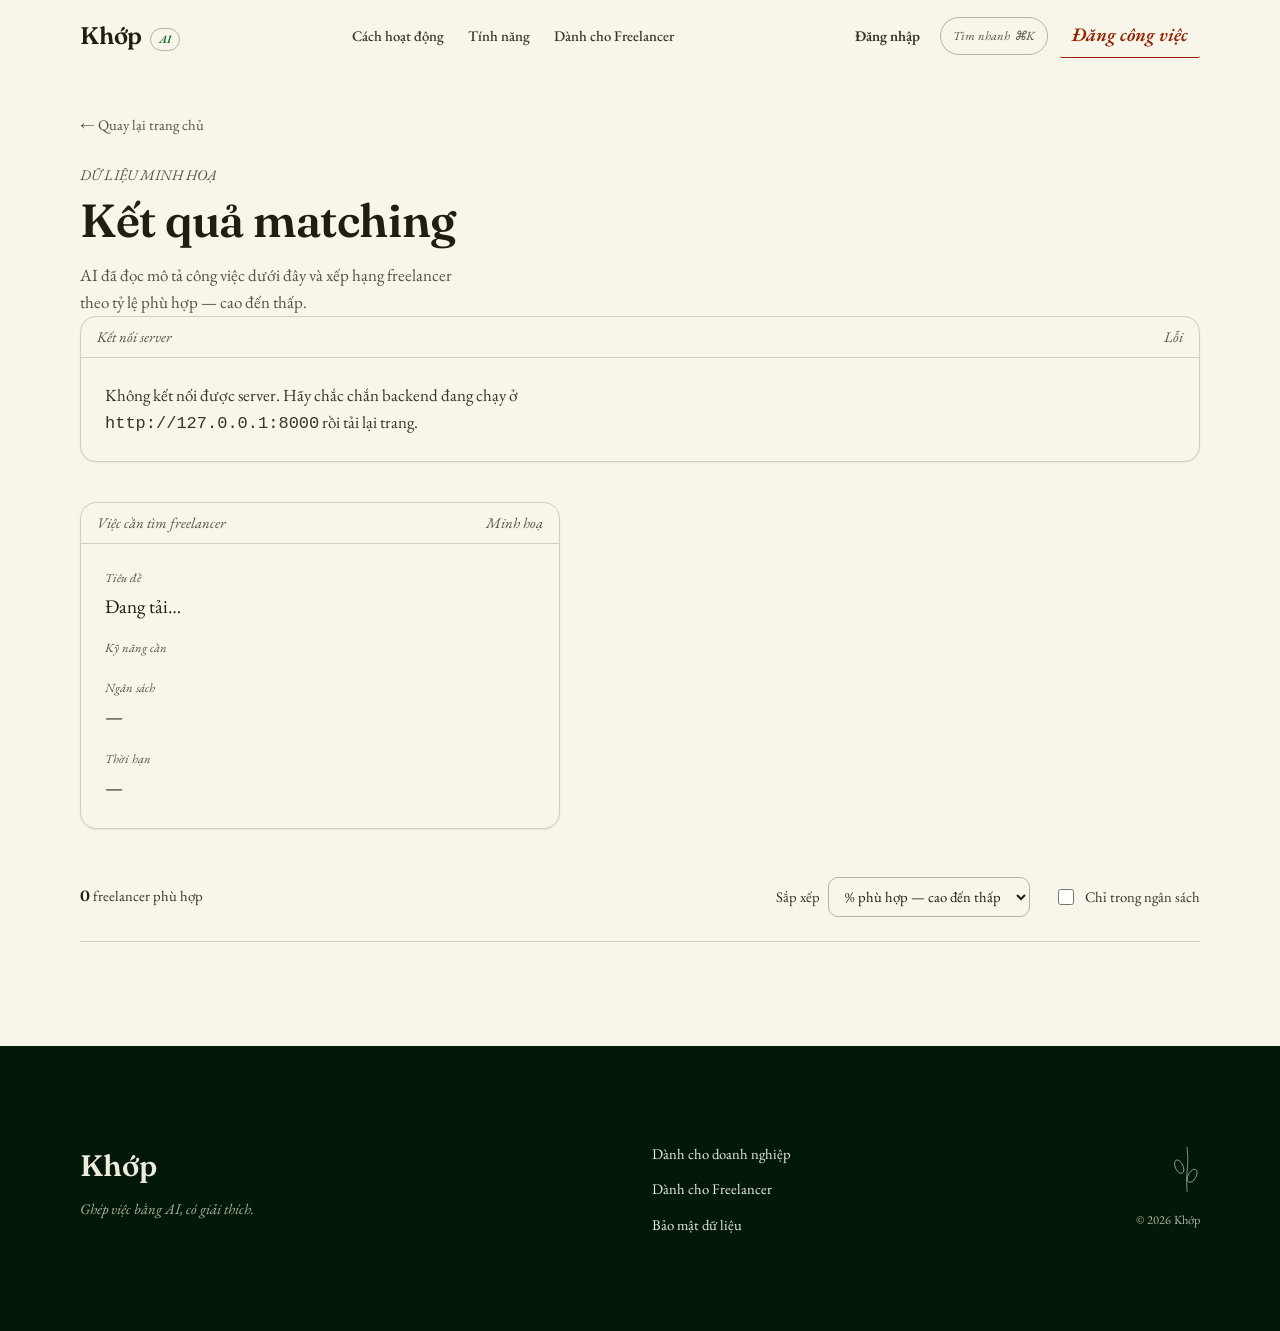
==== commit 81b0f78f: "add algorithmic matching engine and development roadmap" ====
--- a/ket-qua.html
+++ b/ket-qua.html
@@ -68,13 +68,20 @@
     <h1>Kết quả matching</h1>
     <p>AI đã đọc mô tả công việc dưới đây và xếp hạng freelancer theo tỷ lệ phù hợp — cao đến thấp.</p>
 
+    <div class="panel" id="apiErrorBanner" hidden>
+      <div class="panel__frame"><span>Kết nối server</span><span>Lỗi</span></div>
+      <div class="panel__body">
+        <p>Không kết nối được server. Hãy chắc chắn backend đang chạy ở <code>http://127.0.0.1:8000</code> rồi tải lại trang.</p>
+      </div>
+    </div>
+
     <div class="panel job-summary-panel">
       <div class="panel__frame"><span>Việc cần tìm freelancer</span><span>Minh hoạ</span></div>
       <div class="panel__body jobform">
-        <div class="jobform__field"><span class="k">Tiêu đề</span><span class="v">Thiết kế lại giao diện web bán hàng</span></div>
-        <div class="jobform__field"><span class="k">Kỹ năng cần</span><div class="tag-row"><span class="tag">Figma</span><span class="tag">UI Design</span><span class="tag">E-commerce</span></div></div>
-        <div class="jobform__field"><span class="k">Ngân sách</span><span class="v">15–25 triệu ₫</span></div>
-        <div class="jobform__field"><span class="k">Thời hạn</span><span class="v">3 tuần</span></div>
+        <div class="jobform__field"><span class="k">Tiêu đề</span><span class="v" id="jobTitle">Đang tải…</span></div>
+        <div class="jobform__field"><span class="k">Kỹ năng cần</span><div class="tag-row" id="jobSkills"></div></div>
+        <div class="jobform__field"><span class="k">Ngân sách</span><span class="v" id="jobBudget">—</span></div>
+        <div class="jobform__field"><span class="k">Thời hạn</span><span class="v" id="jobDeadline">—</span></div>
       </div>
     </div>
   </section>
@@ -82,7 +89,7 @@
   <!-- ===================== Results ===================== -->
   <section class="container results" id="results">
     <div class="results__toolbar">
-      <p class="results__count"><strong>4</strong> freelancer phù hợp</p>
+      <p class="results__count"><strong id="resultsCount">0</strong> freelancer phù hợp</p>
       <div class="results__controls">
         <label class="select-field">
           <span>Sắp xếp</span>
@@ -94,134 +101,12 @@
         </label>
         <label class="checkbox-field">
           <input type="checkbox" id="budgetFilter" />
-          <span>Chỉ trong ngân sách (15–25tr)</span>
+          <span id="budgetFilterLabel">Chỉ trong ngân sách</span>
         </label>
       </div>
     </div>
 
-    <div class="results__list" id="resultsList">
-
-      <article class="result-card" data-match="96" data-budget="18">
-        <header class="result-card__head">
-          <span class="avatar">LĐ</span>
-          <div class="result-card__who">
-            <span class="result-card__name">Lan Đặng</span>
-            <span class="result-card__role">UI/UX Designer</span>
-          </div>
-          <div class="result-card__score">
-            <span class="result-card__pct">96%</span>
-            <span class="result-card__pct-label">phù hợp</span>
-          </div>
-        </header>
-        <div class="result-card__meta">
-          <span>Đề xuất: 18 triệu ₫</span>
-          <span>Có thể bắt đầu: tuần này</span>
-        </div>
-        <details class="result-card__reason">
-          <summary class="result-card__toggle"><span>Xem lý do</span><span class="result-card__chevron" aria-hidden="true">+</span></summary>
-          <div class="panel result-card__panel">
-            <div class="panel__frame"><span>Vì sao Lan Đặng khớp 96%</span><span>Minh hoạ</span></div>
-            <div class="panel__body explain-list">
-              <div class="explain-item"><span class="mark mark--ok">✓</span><span class="t"><strong>Kỹ năng Figma</strong> — 5 năm kinh nghiệm, 12 dự án e-commerce đã hoàn thành.</span></div>
-              <div class="explain-item"><span class="mark mark--ok">✓</span><span class="t"><strong>Kinh nghiệm phù hợp</strong> — vượt mức tối thiểu 3 năm mà công việc yêu cầu.</span></div>
-              <div class="explain-item"><span class="mark mark--ok">✓</span><span class="t"><strong>Ngân sách phù hợp</strong> — mức đề xuất nằm trong khoảng 15–25 triệu.</span></div>
-              <div class="explain-item"><span class="mark mark--warn">△</span><span class="t"><strong>Múi giờ lệch 3 giờ</strong> — vẫn chồng lấp 4 giờ làm việc mỗi ngày.</span></div>
-            </div>
-          </div>
-        </details>
-      </article>
-
-      <article class="result-card" data-match="88" data-budget="20">
-        <header class="result-card__head">
-          <span class="avatar">MT</span>
-          <div class="result-card__who">
-            <span class="result-card__name">Minh Trần</span>
-            <span class="result-card__role">Product Designer</span>
-          </div>
-          <div class="result-card__score">
-            <span class="result-card__pct">88%</span>
-            <span class="result-card__pct-label">phù hợp</span>
-          </div>
-        </header>
-        <div class="result-card__meta">
-          <span>Đề xuất: 20 triệu ₫</span>
-          <span>Có thể bắt đầu: sau 1 tuần</span>
-        </div>
-        <details class="result-card__reason">
-          <summary class="result-card__toggle"><span>Xem lý do</span><span class="result-card__chevron" aria-hidden="true">+</span></summary>
-          <div class="panel result-card__panel">
-            <div class="panel__frame"><span>Vì sao Minh Trần khớp 88%</span><span>Minh hoạ</span></div>
-            <div class="panel__body explain-list">
-              <div class="explain-item"><span class="mark mark--ok">✓</span><span class="t"><strong>Kỹ năng Figma &amp; UI Design</strong> — 5 dự án thương mại điện tử đã hoàn thành.</span></div>
-              <div class="explain-item"><span class="mark mark--ok">✓</span><span class="t"><strong>Kinh nghiệm đạt yêu cầu</strong> — 3 năm, đúng mức tối thiểu công việc đề ra.</span></div>
-              <div class="explain-item"><span class="mark mark--ok">✓</span><span class="t"><strong>Ngân sách phù hợp</strong> — đề xuất 20 triệu, vẫn trong khoảng 15–25 triệu.</span></div>
-              <div class="explain-item"><span class="mark mark--warn">△</span><span class="t"><strong>Bắt đầu sau 1 tuần</strong> — trễ hơn so với các freelancer khác trong danh sách.</span></div>
-            </div>
-          </div>
-        </details>
-      </article>
-
-      <article class="result-card" data-match="81" data-budget="15">
-        <header class="result-card__head">
-          <span class="avatar">HN</span>
-          <div class="result-card__who">
-            <span class="result-card__name">Huy Nguyễn</span>
-            <span class="result-card__role">Web Designer</span>
-          </div>
-          <div class="result-card__score">
-            <span class="result-card__pct">81%</span>
-            <span class="result-card__pct-label">phù hợp</span>
-          </div>
-        </header>
-        <div class="result-card__meta">
-          <span>Đề xuất: 15 triệu ₫</span>
-          <span>Có thể bắt đầu: ngay</span>
-        </div>
-        <details class="result-card__reason">
-          <summary class="result-card__toggle"><span>Xem lý do</span><span class="result-card__chevron" aria-hidden="true">+</span></summary>
-          <div class="panel result-card__panel">
-            <div class="panel__frame"><span>Vì sao Huy Nguyễn khớp 81%</span><span>Minh hoạ</span></div>
-            <div class="panel__body explain-list">
-              <div class="explain-item"><span class="mark mark--warn">△</span><span class="t"><strong>Kỹ năng Figma cơ bản</strong> — mới có 2 dự án e-commerce, ít hơn các ứng viên khác.</span></div>
-              <div class="explain-item"><span class="mark mark--warn">△</span><span class="t"><strong>Kinh nghiệm 2 năm</strong> — dưới mức tối thiểu 3 năm mà công việc yêu cầu.</span></div>
-              <div class="explain-item"><span class="mark mark--ok">✓</span><span class="t"><strong>Ngân sách rất phù hợp</strong> — đề xuất 15 triệu, mức thấp nhất trong khoảng cho phép.</span></div>
-              <div class="explain-item"><span class="mark mark--ok">✓</span><span class="t"><strong>Có thể bắt đầu ngay</strong> — lịch trống khớp hoàn toàn với thời hạn 3 tuần.</span></div>
-            </div>
-          </div>
-        </details>
-      </article>
-
-      <article class="result-card" data-match="74" data-budget="27">
-        <header class="result-card__head">
-          <span class="avatar">TH</span>
-          <div class="result-card__who">
-            <span class="result-card__name">Đỗ Thu Hà</span>
-            <span class="result-card__role">UI Designer</span>
-          </div>
-          <div class="result-card__score">
-            <span class="result-card__pct">74%</span>
-            <span class="result-card__pct-label">phù hợp</span>
-          </div>
-        </header>
-        <div class="result-card__meta">
-          <span>Đề xuất: 27 triệu ₫</span>
-          <span>Có thể bắt đầu: sau 2 tuần</span>
-        </div>
-        <details class="result-card__reason">
-          <summary class="result-card__toggle"><span>Xem lý do</span><span class="result-card__chevron" aria-hidden="true">+</span></summary>
-          <div class="panel result-card__panel">
-            <div class="panel__frame"><span>Vì sao Đỗ Thu Hà khớp 74%</span><span>Minh hoạ</span></div>
-            <div class="panel__body explain-list">
-              <div class="explain-item"><span class="mark mark--warn">△</span><span class="t"><strong>Chưa có dự án e-commerce</strong> — kỹ năng UI tốt nhưng chưa từng làm web bán hàng.</span></div>
-              <div class="explain-item"><span class="mark mark--ok">✓</span><span class="t"><strong>4 năm kinh nghiệm</strong> — vượt mức tối thiểu công việc yêu cầu.</span></div>
-              <div class="explain-item"><span class="mark mark--warn">△</span><span class="t"><strong>Ngân sách vượt khoảng</strong> — đề xuất 27 triệu, cao hơn mức 15–25 triệu.</span></div>
-              <div class="explain-item"><span class="mark mark--ok">✓</span><span class="t"><strong>Bắt đầu sau 2 tuần</strong> — vẫn kịp thời hạn 3 tuần của công việc.</span></div>
-            </div>
-          </div>
-        </details>
-      </article>
-
-    </div>
+    <div class="results__list" id="resultsList"></div>
   </section>
 
 </main>
@@ -359,10 +244,271 @@
     }
   });
 
-  /* Results — sort + filter (front-end only, static data) */
+  /* Results — live data from /api/job và /api/match */
+  var API_BASE = "http://127.0.0.1:8000";
+
   var list = document.getElementById("resultsList");
   var sortSelect = document.getElementById("sortSelect");
   var budgetFilter = document.getElementById("budgetFilter");
+  var budgetFilterLabel = document.getElementById("budgetFilterLabel");
+  var resultsCount = document.getElementById("resultsCount");
+  var errorBanner = document.getElementById("apiErrorBanner");
+
+  var jobBudgetMinTr = 0, jobBudgetMaxTr = Infinity;
+
+  function trieu(dong) { return Math.round(dong / 1e6); }
+
+  function initials(name) {
+    var parts = name.trim().split(/\s+/);
+    var chars = parts.length > 1 ? parts[0].charAt(0) + parts[parts.length - 1].charAt(0) : parts[0].slice(0, 2);
+    return chars.toUpperCase();
+  }
+
+  function extractNumber(text, regex) {
+    var m = regex.exec(text || "");
+    return m ? parseInt(m[1].replace(/[.,]/g, ""), 10) : null;
+  }
+
+  function renderJob(job) {
+    document.getElementById("jobTitle").textContent = job.title;
+    document.getElementById("jobDeadline").textContent = job.deadline_weeks + " tuần";
+    jobBudgetMinTr = trieu(job.budget_min);
+    jobBudgetMaxTr = trieu(job.budget_max);
+    document.getElementById("jobBudget").textContent = jobBudgetMinTr + "–" + jobBudgetMaxTr + " triệu ₫";
+    if (budgetFilterLabel) {
+      budgetFilterLabel.textContent = "Chỉ trong ngân sách (" + jobBudgetMinTr + "–" + jobBudgetMaxTr + "tr)";
+    }
+    var skillsWrap = document.getElementById("jobSkills");
+    skillsWrap.innerHTML = "";
+    (job.required_skills || []).forEach(function (skill) {
+      var span = document.createElement("span");
+      span.className = "tag";
+      span.textContent = skill;
+      skillsWrap.appendChild(span);
+    });
+  }
+
+  function buildReasonItem(reason) {
+    var ok = !!reason.dat;
+    var div = document.createElement("div");
+    div.className = "explain-item";
+    var mark = document.createElement("span");
+    mark.className = "mark " + (ok ? "mark--ok" : "mark--warn");
+    mark.textContent = ok ? "✓" : "⚠";
+    var t = document.createElement("span");
+    t.className = "t";
+    var strong = document.createElement("strong");
+    strong.textContent = reason.tieu_chi;
+    t.appendChild(strong);
+    t.appendChild(document.createTextNode(" — " + reason.chi_tiet));
+    div.appendChild(mark);
+    div.appendChild(t);
+    return div;
+  }
+
+  function buildCard(item) {
+    var budgetReason = null, timeReason = null;
+    (item.reasons || []).forEach(function (r) {
+      if (r.tieu_chi.indexOf("Ngân sách") !== -1) budgetReason = r;
+      if (r.tieu_chi.indexOf("Thời gian") !== -1) timeReason = r;
+    });
+
+    var priceDong = extractNumber(budgetReason && budgetReason.chi_tiet, /Đề xuất\s*([\d.,]+)đ/);
+    var availWeeks = extractNumber(timeReason && timeReason.chi_tiet, /Bắt đầu sau\s*(\d+)\s*tuần/);
+
+    var priceTr = priceDong != null ? trieu(priceDong) : null;
+    var availLabel = availWeeks == null ? "—" : (availWeeks <= 0 ? "ngay" : "sau " + availWeeks + " tuần");
+
+    var article = document.createElement("article");
+    article.className = "result-card";
+    article.dataset.match = item.total;
+    article.dataset.budget = priceTr != null ? priceTr : 0;
+
+    var header = document.createElement("header");
+    header.className = "result-card__head";
+
+    var avatar = document.createElement("span");
+    avatar.className = "avatar";
+    avatar.textContent = initials(item.freelancer);
+
+    var who = document.createElement("div");
+    who.className = "result-card__who";
+    var nameSpan = document.createElement("span");
+    nameSpan.className = "result-card__name";
+    nameSpan.textContent = item.freelancer;
+    var roleSpan = document.createElement("span");
+    roleSpan.className = "result-card__role";
+    roleSpan.textContent = item.role;
+    who.appendChild(nameSpan);
+    who.appendChild(roleSpan);
+
+    var score = document.createElement("div");
+    score.className = "result-card__score";
+    var pct = document.createElement("span");
+    pct.className = "result-card__pct";
+    pct.textContent = item.total + "%";
+    var pctLabel = document.createElement("span");
+    pctLabel.className = "result-card__pct-label";
+    pctLabel.textContent = "phù hợp";
+    score.appendChild(pct);
+    score.appendChild(pctLabel);
+
+    header.appendChild(avatar);
+    header.appendChild(who);
+    header.appendChild(score);
+
+    var meta = document.createElement("div");
+    meta.className = "result-card__meta";
+    var metaBudget = document.createElement("span");
+    metaBudget.textContent = priceTr != null ? "Đề xuất: " + priceTr + " triệu ₫" : "Đề xuất: —";
+    var metaAvail = document.createElement("span");
+    metaAvail.textContent = "Có thể bắt đầu: " + availLabel;
+    meta.appendChild(metaBudget);
+    meta.appendChild(metaAvail);
+
+    var details = document.createElement("details");
+    details.className = "result-card__reason";
+    var summary = document.createElement("summary");
+    summary.className = "result-card__toggle";
+    summary.innerHTML = '<span>Xem lý do</span><span class="result-card__chevron" aria-hidden="true">+</span>';
+
+    var panel = document.createElement("div");
+    panel.className = "panel result-card__panel";
+    var frame = document.createElement("div");
+    frame.className = "panel__frame";
+    var frameTitle = document.createElement("span");
+    frameTitle.textContent = "Vì sao " + item.freelancer + " khớp " + item.total + "%";
+    var frameTag = document.createElement("span");
+    frameTag.textContent = "Minh hoạ";
+    frame.appendChild(frameTitle);
+    frame.appendChild(frameTag);
+
+    var body = document.createElement("div");
+    body.className = "panel__body explain-list";
+    (item.reasons || []).forEach(function (r) { body.appendChild(buildReasonItem(r)); });
+
+    panel.appendChild(frame);
+    panel.appendChild(body);
+    details.appendChild(summary);
+    details.appendChild(panel);
+
+    article.appendChild(header);
+    article.appendChild(meta);
+    article.appendChild(details);
+
+    var LOW_SCORE_THRESHOLD = 75;
+    if (item.total < LOW_SCORE_THRESHOLD && item.id) {
+      article.appendChild(buildRoadmapSection(item));
+    }
+
+    return article;
+  }
+
+  function buildRoadmapSection(item) {
+    var rm = document.createElement("details");
+    rm.className = "result-card__reason result-card__roadmap";
+
+    var summary = document.createElement("summary");
+    summary.className = "result-card__toggle";
+    summary.innerHTML = '<span>Xem lộ trình phát triển</span><span class="result-card__chevron" aria-hidden="true">+</span>';
+
+    var panel = document.createElement("div");
+    panel.className = "panel result-card__panel";
+    var frame = document.createElement("div");
+    frame.className = "panel__frame";
+    frame.innerHTML = "<span>Lộ trình phát triển cho " + item.freelancer + "</span><span>Minh hoạ</span>";
+
+    var body = document.createElement("div");
+    body.className = "panel__body roadmap-body";
+    var status = document.createElement("p");
+    status.className = "roadmap-status";
+    status.textContent = "Đang tải…";
+    body.appendChild(status);
+
+    panel.appendChild(frame);
+    panel.appendChild(body);
+    rm.appendChild(summary);
+    rm.appendChild(panel);
+
+    var loaded = false;
+    rm.addEventListener("toggle", function () {
+      if (rm.open && !loaded) {
+        loaded = true;
+        loadRoadmap(item.id, body);
+      }
+    });
+
+    return rm;
+  }
+
+  function loadRoadmap(id, bodyEl) {
+    fetch(API_BASE + "/api/roadmap/" + encodeURIComponent(id))
+      .then(function (r) { if (!r.ok) throw new Error("roadmap"); return r.json(); })
+      .then(function (data) {
+        if (data.error) throw new Error(data.error);
+        renderRoadmapBody(bodyEl, data);
+      })
+      .catch(function () {
+        bodyEl.innerHTML = "";
+        var p = document.createElement("p");
+        p.className = "roadmap-error";
+        p.textContent = "Không tải được lộ trình phát triển. Vui lòng thử lại sau.";
+        bodyEl.appendChild(p);
+      });
+  }
+
+  function renderRoadmapBody(bodyEl, data) {
+    bodyEl.innerHTML = "";
+
+    if (!data.can_lo_trinh) {
+      var okMsg = document.createElement("p");
+      okMsg.className = "roadmap-status";
+      okMsg.textContent = "Điểm đã cao, không cần lộ trình cải thiện.";
+      bodyEl.appendChild(okMsg);
+      return;
+    }
+
+    var scoreLine = document.createElement("p");
+    scoreLine.className = "roadmap-score";
+    scoreLine.innerHTML = "Nếu cải thiện: <strong>" + data.diem_hien_tai + "%</strong> → <strong>" + data.diem_du_kien + "%</strong>";
+    bodyEl.appendChild(scoreLine);
+
+    if (!data.cac_buoc || data.cac_buoc.length === 0) {
+      var none = document.createElement("p");
+      none.className = "roadmap-status";
+      none.textContent = "Không có bước cải thiện cụ thể nào được đề xuất.";
+      bodyEl.appendChild(none);
+      return;
+    }
+
+    var stepsWrap = document.createElement("div");
+    stepsWrap.className = "roadmap-steps";
+    data.cac_buoc.forEach(function (step) {
+      var row = document.createElement("div");
+      row.className = "roadmap-step";
+      var gain = document.createElement("span");
+      gain.className = "roadmap-step__gain";
+      gain.textContent = "+" + step.diem_co_the_lay_lai + "đ";
+      var stepBody = document.createElement("span");
+      stepBody.className = "roadmap-step__body";
+      var strong = document.createElement("strong");
+      strong.textContent = step.tieu_chi;
+      stepBody.appendChild(strong);
+      stepBody.appendChild(document.createTextNode(" — " + step.hanh_dong));
+      row.appendChild(gain);
+      row.appendChild(stepBody);
+      stepsWrap.appendChild(row);
+    });
+    bodyEl.appendChild(stepsWrap);
+  }
+
+  function renderResults(matchData) {
+    list.innerHTML = "";
+    resultsCount.textContent = matchData.count;
+    (matchData.results || []).forEach(function (item) {
+      list.appendChild(buildCard(item));
+    });
+  }
 
   function applySort() {
     var cards = Array.prototype.slice.call(list.children);
@@ -381,12 +527,34 @@
     var cards = list.children;
     for (var i = 0; i < cards.length; i++) {
       var b = parseFloat(cards[i].dataset.budget);
-      cards[i].hidden = budgetFilter.checked && (b < 15 || b > 25);
+      cards[i].hidden = budgetFilter.checked && (b < jobBudgetMinTr || b > jobBudgetMaxTr);
     }
   }
 
   sortSelect.addEventListener("change", applySort);
   budgetFilter.addEventListener("change", applyFilter);
+
+  function showError() {
+    if (errorBanner) errorBanner.hidden = false;
+    resultsCount.textContent = "0";
+    list.innerHTML = "";
+  }
+
+  function loadData() {
+    Promise.all([
+      fetch(API_BASE + "/api/job").then(function (r) { if (!r.ok) throw new Error("job"); return r.json(); }),
+      fetch(API_BASE + "/api/match").then(function (r) { if (!r.ok) throw new Error("match"); return r.json(); })
+    ]).then(function (values) {
+      renderJob(values[0]);
+      renderResults(values[1]);
+      applySort();
+      applyFilter();
+    }).catch(function () {
+      showError();
+    });
+  }
+
+  loadData();
 })();
 </script>
 
--- a/styles.css
+++ b/styles.css
@@ -950,6 +950,27 @@
 .result-card__reason[open] .result-card__chevron { transform: rotate(45deg); }
 .result-card__panel { margin-top: var(--space-md); }
 
+.roadmap-status { font-size: var(--text-sm); color: var(--color-muted); }
+.roadmap-error { font-size: var(--text-sm); color: var(--color-warn); }
+.roadmap-score { font-size: var(--text-md); color: var(--color-ink-2); margin-bottom: var(--space-md); }
+.roadmap-score strong { font-family: var(--font-display); font-weight: 600; color: var(--color-accent-2); }
+.roadmap-steps { display: grid; gap: var(--space-md); }
+.roadmap-step { display: grid; grid-template-columns: auto 1fr; gap: var(--space-sm); align-items: start; }
+.roadmap-step__gain {
+  flex-shrink: 0;
+  min-width: 3rem;
+  text-align: center;
+  padding: var(--space-3xs) var(--space-xs);
+  border-radius: var(--radius-sm);
+  background: var(--color-accent-2-soft);
+  color: var(--color-accent-2);
+  font-family: var(--font-display);
+  font-weight: 600;
+  font-size: var(--text-xs);
+}
+.roadmap-step__body { font-size: var(--text-sm); color: var(--color-ink-2); }
+.roadmap-step__body strong { color: var(--color-ink); }
+
 @media (max-width: 26rem) {
   .result-card__head { grid-template-columns: auto 1fr; row-gap: var(--space-sm); }
   .result-card__score {
